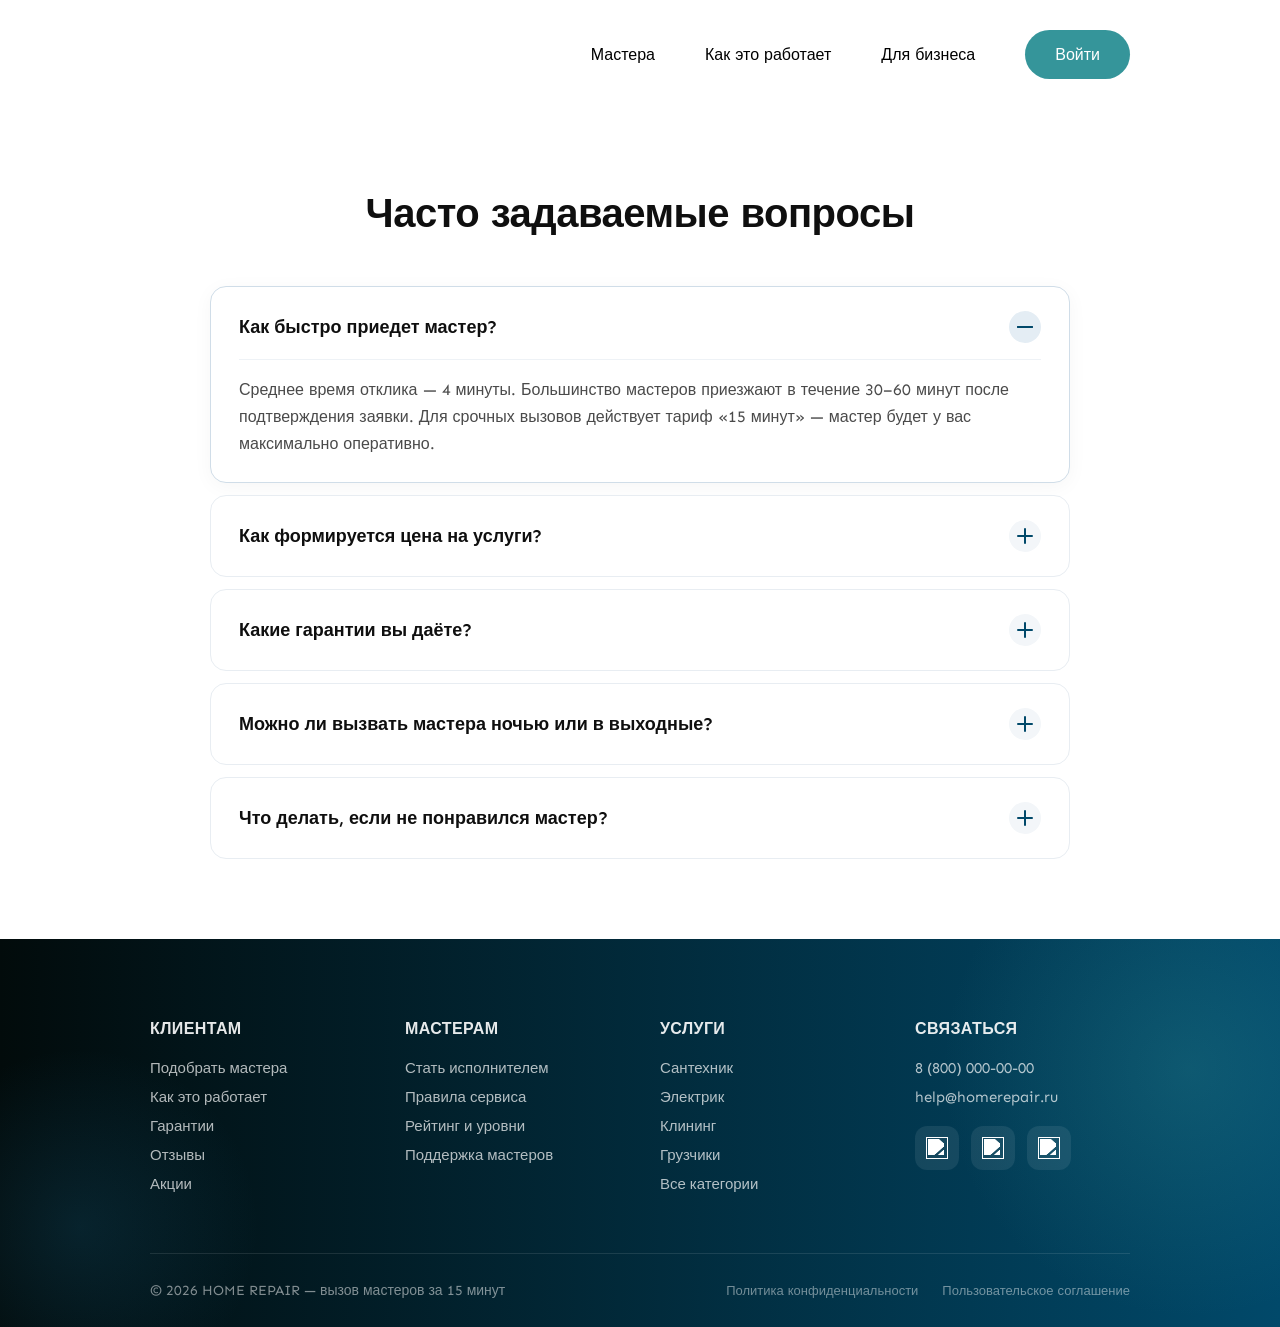
==== FAQ.html @ 214f50dc "Add files via upload" ====
<!doctype html>
<html lang="ru">
	<head>
		<meta charset="UTF-8" />
		<meta name="viewport" content="width=device-width, initial-scale=1.0" />
		<link rel="stylesheet" href="styles.css" />
		<link rel="preconnect" href="https://fonts.googleapis.com" />
		<link rel="preconnect" href="https://fonts.gstatic.com" crossorigin />
		<link rel="preconnect" href="https://fonts.googleapis.com" />
		<link rel="preconnect" href="https://fonts.gstatic.com" crossorigin />
		<link
			href="https://fonts.googleapis.com/css2?family=Inter:ital,opsz,wght@0,14..32,100..900;1,14..32,100..900&family=Montserrat:ital,wght@0,100..900;1,100..900&family=Sen:wght@400..800&family=Space+Grotesk:wght@300..700&display=swap"
			rel="stylesheet" />
		<title>Home-repair — Вопросы и ответы</title>
	</head>
	<body>
		<header>
			<a href="index.html"><img src="img/header_logo.svg" alt="" /></a>
			<nav class="header__nav">
				<ul class="header-nav__list">
					<li><a href="">Мастера</a></li>
					<li><a href="">Как это работает</a></li>
					<li><a href="">Для бизнеса</a></li>
					<li class="header-nav__sign"><a href="">Войти</a></li>
				</ul>
			</nav>
		</header>

		<main>
			<section class="faq">
				<h1 class="faq__title">Часто задаваемые вопросы</h1>

				<div class="faq__list">
					<details class="faq__item" open>
						<summary class="faq__question">
							Как быстро приедет мастер?
							<span class="faq__icon"></span>
						</summary>
						<p class="faq__answer">
							Среднее время отклика — 4 минуты. Большинство мастеров приезжают в
							течение 30–60 минут после подтверждения заявки. Для срочных
							вызовов действует тариф «15 минут» — мастер будет у вас
							максимально оперативно.
						</p>
					</details>

					<details class="faq__item">
						<summary class="faq__question">
							Как формируется цена на услуги?
							<span class="faq__icon"></span>
						</summary>
						<p class="faq__answer">
							Цена фиксируется до начала работ: вы описываете задачу, мастер
							называет стоимость. Никаких скрытых комиссий и доплат на месте —
							только честный расчёт. При сложных задачах возможен осмотр и
							согласование сметы.
						</p>
					</details>

					<details class="faq__item">
						<summary class="faq__question">
							Какие гарантии вы даёте?
							<span class="faq__icon"></span>
						</summary>
						<p class="faq__answer">
							Все мастера проходят проверку паспортных данных и имеют рейтинг от
							4.5 звёзд. Если работа выполнена некачественно — мы возвращаем
							деньги или направляем другого специалиста для исправления за наш
							счёт.
						</p>
					</details>

					<details class="faq__item">
						<summary class="faq__question">
							Можно ли вызвать мастера ночью или в выходные?
							<span class="faq__icon"></span>
						</summary>
						<p class="faq__answer">
							Да, сервис работает 24/7. Ночные и праздничные вызовы принимаются
							без ограничений — просто укажите удобное время, и мы подберём
							свободного мастера. Поддержка также доступна круглосуточно.
						</p>
					</details>

					<details class="faq__item">
						<summary class="faq__question">
							Что делать, если не понравился мастер?
							<span class="faq__icon"></span>
						</summary>
						<p class="faq__answer">
							Вы можете отказаться от услуг мастера в любой момент — до начала
							или во время работы. Напишите в поддержку, и мы оперативно
							подберём замену. Ваш комфорт и безопасность — наш приоритет.
						</p>
					</details>
				</div>
			</section>
		</main>

		<footer class="footer">
			<div class="footer__inner">
				<div class="footer__grid">
					<div class="footer__col">
						<h4 class="footer__heading">Клиентам</h4>
						<ul class="footer__links">
							<li><a href="#">Подобрать мастера</a></li>
							<li><a href="#">Как это работает</a></li>
							<li><a href="#">Гарантии</a></li>
							<li><a href="#">Отзывы</a></li>
							<li><a href="#">Акции</a></li>
						</ul>
					</div>
					<div class="footer__col">
						<h4 class="footer__heading">Мастерам</h4>
						<ul class="footer__links">
							<li><a href="#">Стать исполнителем</a></li>
							<li><a href="#">Правила сервиса</a></li>
							<li><a href="#">Рейтинг и уровни</a></li>
							<li><a href="#">Поддержка мастеров</a></li>
						</ul>
					</div>
					<div class="footer__col">
						<h4 class="footer__heading">Услуги</h4>
						<ul class="footer__links">
							<li><a href="#">Сантехник</a></li>
							<li><a href="#">Электрик</a></li>
							<li><a href="#">Клининг</a></li>
							<li><a href="#">Грузчики</a></li>
							<li><a href="#">Все категории</a></li>
						</ul>
					</div>
					<div class="footer__col footer__col--contacts">
						<h4 class="footer__heading">Связаться</h4>
						<ul class="footer__links">
							<li><a href="tel:+78000000000">8 (800) 000-00-00</a></li>
							<li>
								<a href="mailto:help@homerepair.ru">help@homerepair.ru</a>
							</li>
						</ul>
						<div class="footer__socials">
							<a href="#" class="footer__social" aria-label="Telegram">
								<img src="img/telegram.svg" alt="" />
							</a>
							<a href="#" class="footer__social" aria-label="WhatsApp">
								<img src="img/whatsapp.svg" alt="" />
							</a>
							<a href="#" class="footer__social" aria-label="VK">
								<img src="img/vk.svg" alt="" />
							</a>
						</div>
					</div>
				</div>
				<div class="footer__bottom">
					<p class="footer__copy">
						© 2026 HOME REPAIR — вызов мастеров за 15 минут
					</p>
					<div class="footer__legal">
						<a href="#">Политика конфиденциальности</a>
						<a href="#">Пользовательское соглашение</a>
					</div>
				</div>
			</div>
		</footer>
	</body>
</html>
---- styles.css ----
* {
	padding: 0;
	margin: 0;
	font-family: "Sen", sans-serif;
}
a {
	text-decoration: none;
}
header {
	display: flex;
	justify-content: space-between;
	padding: 30px 150px;
}
header a {
	color: black;
}
.header-nav__list {
	display: flex;
	list-style: none;
	gap: 50px;
	align-items: center;
}
.header-nav__sign {
	background-color: #35959a;
	padding: 15px 30px;
	border-radius: 40px;
}
.header-nav__sign a {
	color: #fff;
}
.hero {
	display: flex;
	align-items: center;
	justify-content: space-between;
	padding: 0px 150px;
}

.hero__content {
	max-width: 600px;
}

.hero__badge {
	display: inline-block;
	padding: 8px 20px;
	font-size: 14px;
	font-weight: 600;
	color: #fff;
	background: #35959a;
	border-radius: 100px;
	text-decoration: none;
	margin-bottom: 28px;
	letter-spacing: 0.3px;
	transition: background 0.2s;
}

.hero__badge:hover {
	background: #1f5456;
}

.hero__title {
	font-size: 56px;
	font-weight: 700;
	line-height: 1.15;
	color: #0f0f0f;
	margin: 0 0 24px;
	letter-spacing: -1px;
}

.hero__desc {
	font-size: 18px;
	line-height: 1.7;
	color: #4a4a4a;
	margin: 0 0 40px;
	max-width: 480px;
}

.hero__actions {
	display: flex;
	align-items: center;
	gap: 16px;
	margin-bottom: 48px;
}

.hero__btn {
	display: inline-block;
	padding: 16px 36px;
	font-size: 16px;
	font-weight: 600;
	border-radius: 40px;
	text-decoration: none;
	transition: all 0.25s;
}

.hero__btn--primary {
	background: #35959a;
	color: #ffffff;
	box-shadow: 0 8px 24px rgba(0, 0, 0, 0.08);
}

.hero__btn--primary:hover {
	background: #2a2a2a;
	transform: translateY(-2px);
	box-shadow: 0 12px 30px rgba(0, 0, 0, 0.12);
}

.hero__btn--secondary {
	color: #0f0f0f;
	background: none;
	border: 2px #35959a solid;
}

.hero__btn--secondary:hover {
	background: #e4e4e4;
}

.hero__stat {
	font-size: 16px;
	font-weight: 500;
	color: #6b6b6b;
}

.hero__img {
	display: block;
	max-width: 700px;
	height: auto;
	filter: drop-shadow(0 20px 40px rgba(0, 0, 0, 0.06));
}

.about {
	background: linear-gradient(to right, #1d739d, #359599);
	padding: 80px 150px;
	display: flex;
	flex-direction: column;
	gap: 50px;
}

.about__title {
	font-size: 40px;
	font-weight: 700;
	color: #ffffff;
	letter-spacing: -0.5px;
}

.about__list {
	display: grid;
	grid-template-columns: repeat(4, 1fr);
	gap: 24px;
	list-style: none;
	width: 100%;
}

.about__item {
	background-color: #ffffff;
	border-radius: 20px;
	padding: 36px 28px 32px;
	display: flex;
	gap: 60px;
	flex-direction: column;
	box-shadow: 0 12px 32px rgba(0, 0, 0, 0.08);
	transition:
		transform 0.3s,
		box-shadow 0.3s;
}

.about__item:hover {
	transform: translateY(-6px);
	box-shadow: 0 20px 44px rgba(0, 0, 0, 0.13);
}

.about__icon-wrap {
	width: 64px;
	height: 64px;
	display: flex;
	align-items: center;
	justify-content: center;
	background: #f4f8fa;
	border-radius: 18px;
	margin-bottom: 24px;
}

.about__icon {
	width: 100px;
	height: 100px;
	display: block;
}

.about__item-title {
	font-size: 32px;
	font-weight: 700;
	color: #0f0f0f;
	margin: 0 0 12px;
}

.about__item-desc {
	font-size: 24px;
	line-height: 1.6;
	color: #5a5a5a;
	margin: 0;
}
.popular {
	padding: 120px 150px 70px;
}
.popular__header {
	margin-bottom: 80px;
	font-size: 48px;
}
.popular__list {
	display: flex;
	list-style: none;
	gap: 45px;
}

.popular__item {
	width: 100%;
	display: flex;
	align-items: center;
	gap: 20px;
	padding: 12px 28px;
	background-color: #d9d9d9;
	border-radius: 40px;
}
.popular__item p {
	font-size: 18px;
	font-weight: bold;
	width: 100%;
	text-align: center;
}

.footer {
	background: linear-gradient(to right, #020b0b, #01496a);
	padding: 80px 150px 0;
	color: #ffffff;
	position: relative;
	overflow: hidden;
}

.footer::before {
	content: "";
	position: absolute;
	top: -120px;
	right: -160px;
	width: 500px;
	height: 500px;
	background: radial-gradient(
		circle,
		rgba(53, 149, 153, 0.25) 0%,
		transparent 70%
	);
	border-radius: 50%;
	pointer-events: none;
}

.footer::after {
	content: "";
	position: absolute;
	bottom: -80px;
	left: -100px;
	width: 360px;
	height: 360px;
	background: radial-gradient(
		circle,
		rgba(29, 115, 157, 0.2) 0%,
		transparent 70%
	);
	border-radius: 50%;
	pointer-events: none;
}

.footer__inner {
	position: relative;
	z-index: 1;
}

.footer__grid {
	display: grid;
	grid-template-columns: repeat(4, 1fr);
	gap: 40px;
	margin-bottom: 60px;
}

.footer__heading {
	font-size: 16px;
	font-weight: 700;
	color: #ffffff;
	margin: 0 0 20px;
	letter-spacing: 0.4px;
	text-transform: uppercase;
	opacity: 0.9;
}

.footer__links {
	list-style: none;
	padding: 0;
	margin: 0;
	display: flex;
	flex-direction: column;
	gap: 10px;
}

.footer__links a {
	color: rgba(255, 255, 255, 0.7);
	text-decoration: none;
	font-size: 15px;
	transition: color 0.2s;
}

.footer__links a:hover {
	color: #ffffff;
}

.footer__col--contacts .footer__links {
	margin-bottom: 20px;
}

.footer__socials {
	display: flex;
	gap: 12px;
}

.footer__social {
	display: flex;
	align-items: center;
	justify-content: center;
	width: 44px;
	height: 44px;
	background: rgba(255, 255, 255, 0.08);
	border-radius: 12px;
	transition:
		background 0.25s,
		transform 0.25s;
}

.footer__social:hover {
	background: rgba(255, 255, 255, 0.18);
	transform: translateY(-2px);
}

.footer__social img {
	width: 22px;
	height: 22px;
	display: block;
	filter: brightness(0) invert(1);
}

.footer__bottom {
	display: flex;
	justify-content: space-between;
	align-items: center;
	padding: 28px 0;
	border-top: 1px solid rgba(255, 255, 255, 0.1);
	flex-wrap: wrap;
	gap: 12px;
}

.footer__copy {
	font-size: 14px;
	color: rgba(255, 255, 255, 0.5);
	margin: 0;
}

.footer__legal {
	display: flex;
	gap: 24px;
}

.footer__legal a {
	font-size: 13px;
	color: rgba(255, 255, 255, 0.45);
	text-decoration: none;
	transition: color 0.2s;
}

.footer__legal a:hover {
	color: rgba(255, 255, 255, 0.75);
}

.footer__tagline {
	text-align: center;
	padding: 24px 0 0;
	opacity: 0.4;
}

.footer__tagline span {
	font-size: 13px;
	color: #ffffff;
	letter-spacing: 0.5px;
}

/* тут воторая страница которая FAQ  */
.faq {
	padding: 80px 150px;
	max-width: 860px;
	margin: 0 auto;
}

.faq__title {
	font-size: 40px;
	font-weight: 700;
	color: #0f0f0f;
	margin: 0 0 48px;
	text-align: center;
	letter-spacing: -0.5px;
}

.faq__list {
	display: flex;
	flex-direction: column;
	gap: 12px;
}

.faq__item {
	background: #ffffff;
	border: 1px solid #e8edf2;
	border-radius: 16px;
	padding: 24px 28px;
	transition:
		border-color 0.2s,
		box-shadow 0.2s;
}

.faq__item[open] {
	border-color: #d0dde8;
	box-shadow: 0 4px 20px rgba(0, 0, 0, 0.04);
}

.faq__question {
	display: flex;
	justify-content: space-between;
	align-items: center;
	gap: 16px;
	font-size: 18px;
	font-weight: 600;
	color: #0f0f0f;
	cursor: pointer;
	list-style: none;
	user-select: none;
}

.faq__question::-webkit-details-marker {
	display: none;
}

.faq__icon {
	flex-shrink: 0;
	width: 32px;
	height: 32px;
	border-radius: 50%;
	background: #f3f6f9;
	position: relative;
	transition:
		background 0.25s,
		transform 0.3s;
}

.faq__icon::before,
.faq__icon::after {
	content: "";
	position: absolute;
	background: #01496a;
	border-radius: 2px;
	transition: transform 0.3s;
}

.faq__icon::before {
	top: 50%;
	left: 8px;
	right: 8px;
	height: 2px;
	transform: translateY(-50%);
}

.faq__icon::after {
	left: 50%;
	top: 8px;
	bottom: 8px;
	width: 2px;
	transform: translateX(-50%);
}

.faq__item[open] .faq__icon {
	background: #e4edf4;
}

.faq__item[open] .faq__icon::after {
	transform: translateX(-50%) rotate(90deg);
}

.faq__item:hover .faq__icon {
	background: #dfe9f2;
}

.faq__answer {
	font-size: 16px;
	line-height: 1.7;
	color: #4a4a4a;
	margin: 16px 0 0;
	padding-top: 16px;
	border-top: 1px solid #eef2f6;
}

@media (max-width: 1024px) {
	header {
		flex-direction: column;
		align-items: center;
		padding: 20px 100px;
	}

	.header-nav__list {
		gap: 30px;
		width: 100%;
		justify-content: center;
	}

	.hero {
		padding: 0 100px 50px;
		gap: 30px;
	}

	.hero__media {
		display: none;
	}

	.hero__content {
		max-width: 100%;
	}

	.hero__title {
		font-size: 40px;
	}

	.about {
		padding: 50px 100px;
		gap: 36px;
	}

	.about__title {
		font-size: 32px;
	}

	.about__list {
		display: grid;
		grid-template-columns: repeat(2, 1fr);
		gap: 20px;
	}

	.about__item {
		gap: 30px;
	}

	.about__icon {
		width: 70px;
		height: 70px;
	}

	.about__item-title {
		font-size: 24px;
	}

	.about__item-desc {
		font-size: 18px;
	}

	.popular {
		padding: 60px 100px 40px;
	}

	.popular__header {
		font-size: 36px;
		margin-bottom: 40px;
	}

	.popular__list {
		display: grid;
		grid-template-columns: repeat(2, 1fr);
		gap: 16px;
	}

	.popular__item {
		width: auto;
		justify-content: center;
	}

	.faq {
		padding: 50px 100px;
	}

	.faq__title {
		font-size: 32px;
	}

	.footer {
		padding: 50px 100px 0;
	}

	.footer__grid {
		display: grid;
		grid-template-columns: repeat(2, 1fr);
		gap: 30px;
	}

	.footer__bottom {
		flex-direction: row;
	}
}

@media (max-width: 425px) {
	header {
		padding: 14px 50px;
	}

	.header__nav {
		display: none;
	}

	.hero {
		flex-direction: column;
		padding: 0 50px 50px;
		gap: 24px;
	}

	.hero__media {
		display: none;
	}

	.hero__badge {
		font-size: 12px;
		padding: 6px 14px;
	}

	.hero__title {
		font-size: 28px;
	}

	.hero__desc {
		font-size: 14px;
		margin-bottom: 20px;
	}

	.hero__actions {
		flex-direction: column;
		gap: 10px;
		margin-bottom: 20px;
	}

	.hero__btn {
		width: 100%;
		text-align: center;
		padding: 14px 24px;
		font-size: 14px;
	}

	.hero__stat {
		font-size: 14px;
	}

	.about {
		padding: 40px 50px;
		gap: 24px;
	}

	.about__title {
		font-size: 24px;
		text-align: center;
	}

	.about__list {
		display: grid;
		grid-template-columns: 1fr;
		gap: 14px;
	}

	.about__item {
		gap: 20px;
		padding: 24px 20px;
		align-items: center;
		text-align: center;
	}

	.about__icon {
		width: 56px;
		height: 56px;
	}

	.about__item-title {
		font-size: 20px;
	}

	.about__item-desc {
		font-size: 15px;
	}

	.popular {
		padding: 40px 50px 24px;
	}

	.popular__header {
		font-size: 24px;
		margin-bottom: 24px;
		text-align: center;
	}

	.popular__list {
		display: grid;
		grid-template-columns: 1fr;
		gap: 12px;
	}

	.popular__item {
		justify-content: center;
		padding: 10px 20px;
	}

	.popular__item p {
		font-size: 15px;
	}

	.faq {
		padding: 40px 50px;
	}

	.faq__title {
		font-size: 24px;
		margin-bottom: 24px;
	}

	.faq__item {
		padding: 16px 18px;
	}

	.faq__question {
		font-size: 15px;
	}

	.faq__answer {
		font-size: 14px;
	}

	.footer {
		padding: 40px 50px 0;
	}

	.footer__grid {
		display: grid;
		grid-template-columns: 1fr;
		gap: 24px;
		margin-bottom: 24px;
	}

	.footer__heading {
		font-size: 14px;
		margin-bottom: 12px;
	}

	.footer__links a {
		font-size: 13px;
	}

	.footer__bottom {
		flex-direction: column;
		align-items: flex-start;
		gap: 8px;
		padding: 20px 0;
	}

	.footer__copy {
		font-size: 12px;
	}

	.footer__legal {
		flex-direction: column;
		gap: 4px;
	}

	.footer__legal a {
		font-size: 12px;
	}

	.footer__social {
		width: 36px;
		height: 36px;
	}

	.footer__social img {
		width: 18px;
		height: 18px;
	}
}
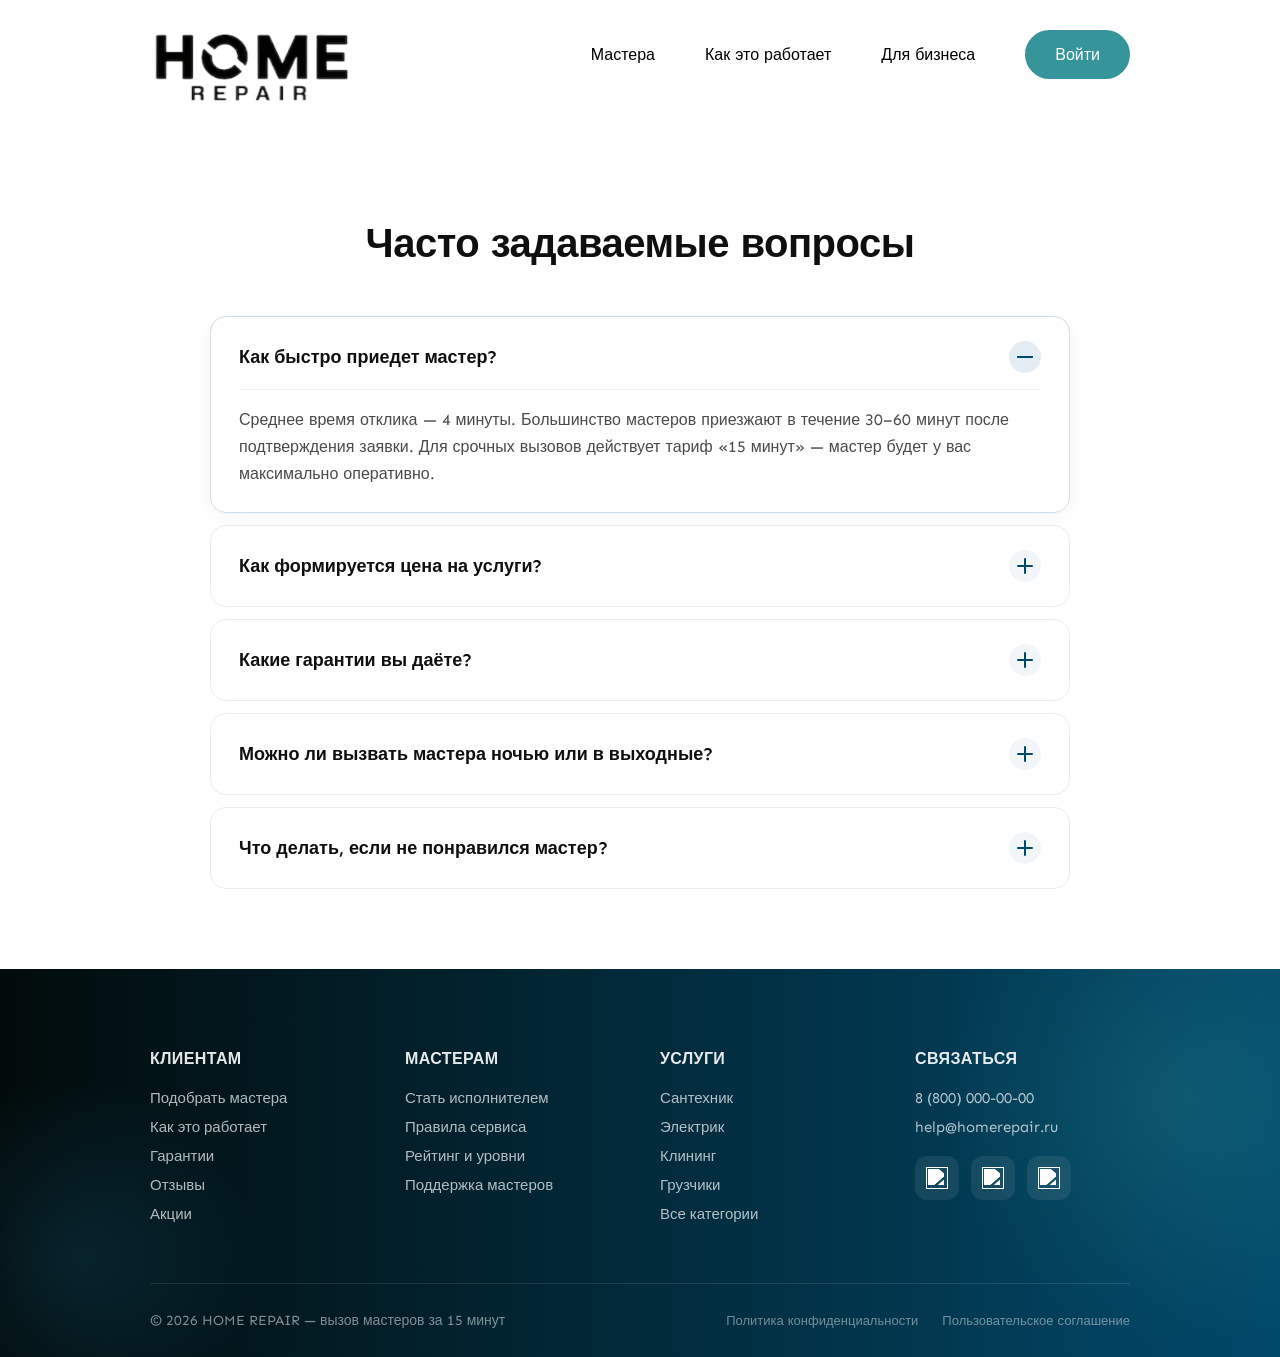
==== commit a099b95c: "Add files via upload" ====
--- a/FAQ.html
+++ b/FAQ.html
@@ -15,7 +15,7 @@
 	</head>
 	<body>
 		<header>
-			<a href="index.html"><img src="img/header_logo.svg" alt="" /></a>
+			<a href="index.html"><img src="header_logo.svg" alt="" /></a>
 			<nav class="header__nav">
 				<ul class="header-nav__list">
 					<li><a href="">Мастера</a></li>
@@ -139,13 +139,13 @@
 						</ul>
 						<div class="footer__socials">
 							<a href="#" class="footer__social" aria-label="Telegram">
-								<img src="img/telegram.svg" alt="" />
+								<img src="telegram.svg" alt="" />
 							</a>
 							<a href="#" class="footer__social" aria-label="WhatsApp">
-								<img src="img/whatsapp.svg" alt="" />
+								<img src="whatsapp.svg" alt="" />
 							</a>
 							<a href="#" class="footer__social" aria-label="VK">
-								<img src="img/vk.svg" alt="" />
+								<img src="vk.svg" alt="" />
 							</a>
 						</div>
 					</div>
